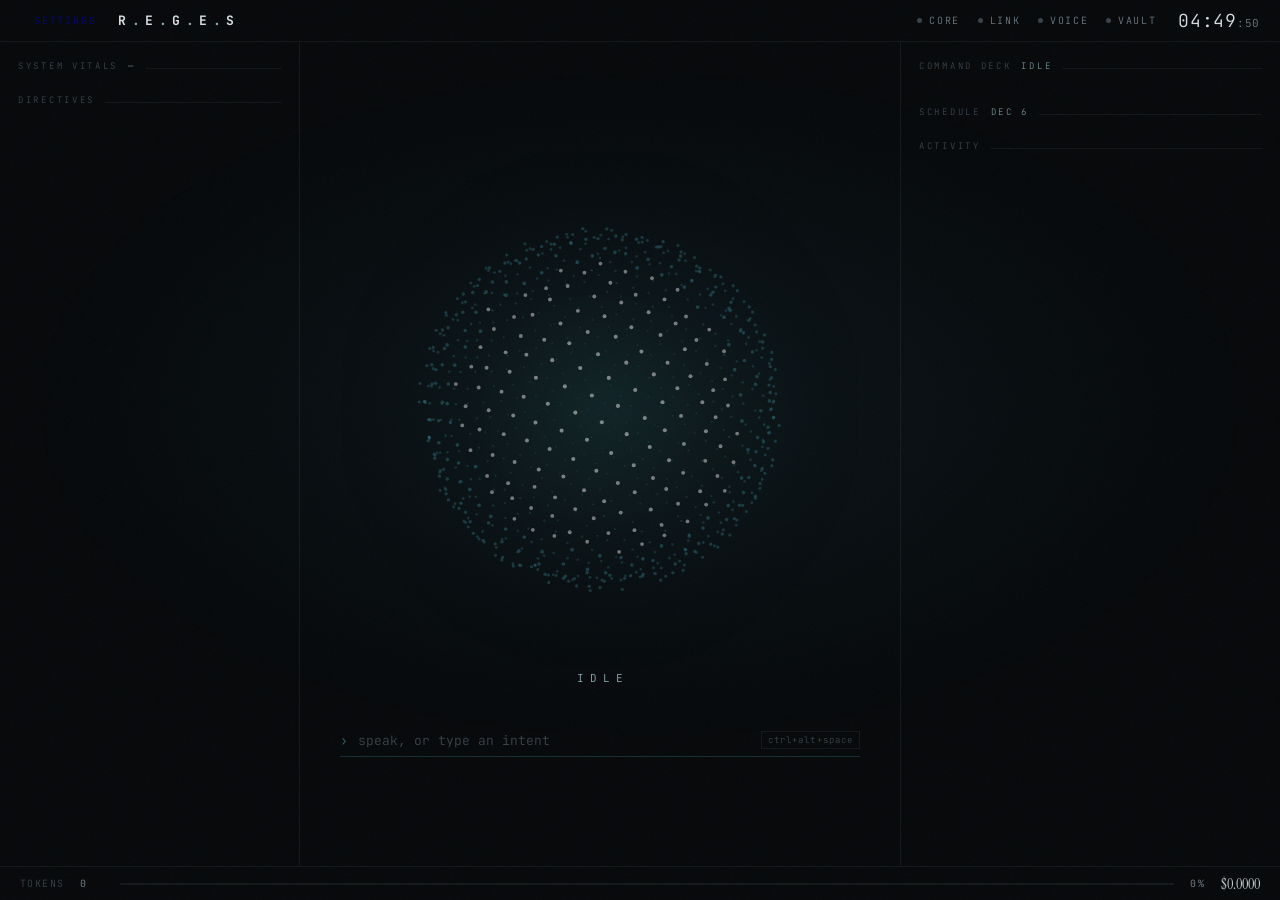
==== hud/index.html @ 22705d87 "update" ====
<!doctype html>
<html lang="en">
<head>
<meta charset="utf-8">
<meta name="viewport" content="width=device-width, initial-scale=1">
<title>REGES</title>
<link rel="stylesheet" href="styles.css">
</head>
<body>
<div class="shell">

  <header class="topbar"><a href="/settings.html" style="font-size:10px;letter-spacing:.18em;text-decoration:none;opacity:.5;margin-left:14px" title="settings">SETTINGS</a>
    <div class="wordmark">R<span>.</span>E<span>.</span>G<span>.</span>E<span>.</span>S</div>
    <nav class="pips">
      <div class="pip" id="pip-core"><i></i>core</div>
      <div class="pip" id="pip-link"><i></i>link</div>
      <div class="pip" id="pip-voice"><i></i>voice</div>
      <div class="pip" id="pip-vault"><i></i>vault</div>
    </nav>
    <div class="clock" id="clock">--:--<small id="secs">:--</small></div>
  </header>

  <aside class="rail left">
    <div class="sect">system vitals <em id="uptime">—</em></div>
    <div id="vitals"></div>

    <div class="sect">directives</div>
    <div class="log" id="directives"></div>
  </aside>

  <main class="mid">
    <canvas id="orb"></canvas>

    <div class="state-read">
      <div class="state-name" id="state-name">idle</div>
      <div class="state-label" id="state-label"></div>
    </div>

    <div class="intent">
      <span>&rsaquo;</span>
      <input id="intent" type="text" autocomplete="off" spellcheck="false"
             placeholder="speak, or type an intent">
      <kbd id="ptt-hint">ctrl+alt+space</kbd>
    </div>
  </main>

  <aside class="rail right">
    <div class="sect">command deck <em id="deck-status">idle</em></div>
    <div class="deck" id="deck"></div>

    <div class="sect">schedule <em id="today-date"></em></div>
    <div id="schedule"></div>

    <div class="sect">activity</div>
    <div class="log" id="log"></div>
  </aside>

  <footer class="gauge" id="gauge">
    <span>tokens</span>
    <b id="tok-count">0</b>
    <span class="cost" id="tok-local" title="tokens on your own hardware"></span>
    <div class="gauge-track"><div class="gauge-fill" id="gauge-fill"></div></div>
    <b id="tok-pct">0%</b>
    <span class="cost" id="tok-cost">$0.0000</span>
  </footer>

</div>
<script type="module" src="app.js"></script>
  <script src="/voice.js"></script>
</body>
</html>
---- hud/styles.css ----
/* REGES HUD — mission-control terminal.
   Every colour in the interface derives from --accent, which the state bus
   rewrites on every transition. The whole room changes temperature with the
   agent's state; nothing else needs to know about states at all. */

@import url('https://fonts.googleapis.com/css2?family=JetBrains+Mono:wght@300;400;500;700&family=Instrument+Serif:ital@0;1&display=swap');

:root {
  --bg:        #06080a;
  --bg-raise:  #0b0f13;
  --ink:       #d7dee4;
  --ink-dim:   #6d7a85;
  --ink-faint: #39434b;
  --accent:    #2f6f7a;
  --accent-ink:#8fd8e4;
  --rule:      rgba(215, 222, 228, .07);
  --rule-hot:  color-mix(in srgb, var(--accent) 38%, transparent);

  --mono: 'JetBrains Mono', 'Cascadia Mono', Consolas, monospace;
  --serif: 'Instrument Serif', Georgia, serif;

  --t-fast: 180ms cubic-bezier(.4, 0, .2, 1);
  --t-slow: 900ms cubic-bezier(.22, 1, .36, 1);
}

* { box-sizing: border-box; margin: 0; padding: 0; }

html, body {
  height: 100%;
  background: var(--bg);
  color: var(--ink);
  font-family: var(--mono);
  font-size: 13px;
  font-weight: 300;
  overflow: hidden;
  -webkit-font-smoothing: antialiased;
}

/* Atmosphere: a slow accent bloom behind everything + fine grain on top.
   Both are pointer-events:none so they never eat a click. */
body::before {
  content: '';
  position: fixed; inset: 0;
  background: radial-gradient(ellipse 70% 55% at 50% 45%,
              color-mix(in srgb, var(--accent) 13%, transparent) 0%, transparent 68%);
  transition: background var(--t-slow);
  pointer-events: none; z-index: 0;
}
body::after {
  content: '';
  position: fixed; inset: 0;
  opacity: .035; pointer-events: none; z-index: 99;
  background-image: url("data:image/svg+xml,%3Csvg xmlns='http://www.w3.org/2000/svg' width='140' height='140'%3E%3Cfilter id='n'%3E%3CfeTurbulence type='fractalNoise' baseFrequency='.85' numOctaves='3'/%3E%3C/filter%3E%3Crect width='140' height='140' filter='url(%23n)'/%3E%3C/svg%3E");
}

/* ───────────────────────── shell ───────────────────────── */

.shell {
  position: relative; z-index: 1;
  height: 100vh;
  display: grid;
  grid-template-rows: 42px 1fr 34px;
  grid-template-columns: minmax(240px, 300px) 1fr minmax(300px, 380px);
  grid-template-areas:
    "top  top  top"
    "left mid  right"
    "gauge gauge gauge";
}

/* ───────────────────────── topbar ───────────────────────── */

.topbar {
  grid-area: top;
  display: flex; align-items: center; gap: 22px;
  padding: 0 20px;
  border-bottom: 1px solid var(--rule);
}

.wordmark {
  font-weight: 700;
  font-size: 13px;
  letter-spacing: .42em;
  color: var(--ink);
}
.wordmark span { color: var(--accent-ink); transition: color var(--t-slow); }

.pips { display: flex; gap: 18px; margin-left: auto; }
.pip {
  display: flex; align-items: center; gap: 7px;
  font-size: 10px; letter-spacing: .16em; text-transform: uppercase;
  color: var(--ink-dim);
}
.pip i {
  width: 5px; height: 5px; border-radius: 50%;
  background: var(--ink-faint);
  transition: background var(--t-fast), box-shadow var(--t-fast);
}
.pip.on i {
  background: var(--accent);
  box-shadow: 0 0 9px var(--accent);
}
.clock {
  font-variant-numeric: tabular-nums;
  font-size: 18px; font-weight: 300;
  letter-spacing: .04em;
}
.clock small { font-size: 11px; color: var(--ink-dim); }

/* ───────────────────────── rails ───────────────────────── */

.rail { padding: 18px 18px 8px; overflow-y: auto; scrollbar-width: thin; }
.rail::-webkit-scrollbar { width: 4px; }
.rail::-webkit-scrollbar-thumb { background: var(--rule-hot); }
.left  { grid-area: left;  border-right: 1px solid var(--rule); }
.right { grid-area: right; border-left: 1px solid var(--rule); }

.sect {
  font-size: 9px; letter-spacing: .3em; text-transform: uppercase;
  color: var(--ink-faint);
  display: flex; align-items: baseline; gap: 10px;
  margin: 22px 0 12px;
}
.sect:first-child { margin-top: 0; }
.sect::after {
  content: ''; flex: 1; height: 1px;
  background: var(--rule);
}
.sect em { font-style: normal; color: var(--accent-ink); opacity: .8; }

/* vitals */
.vital { margin-bottom: 16px; }
.vital-head {
  display: flex; align-items: baseline; justify-content: space-between;
  font-size: 10px; letter-spacing: .14em; text-transform: uppercase;
  color: var(--ink-dim);
}
.vital-head b { color: var(--accent-ink); font-weight: 400; }
.vital-val {
  font-family: var(--serif);
  font-size: 30px; line-height: 1.05; letter-spacing: .01em;
  font-variant-numeric: tabular-nums;
  margin-top: 2px;
}
.spark { display: block; width: 100%; height: 26px; margin-top: 4px; opacity: .75; }

/* command deck */
.deck { display: grid; grid-template-columns: 1fr 1fr; gap: 1px; background: var(--rule); }
.cmd {
  background: var(--bg);
  border: 0;
  color: var(--ink-dim);
  font: inherit; font-size: 10px; letter-spacing: .13em; text-transform: uppercase;
  text-align: left;
  padding: 9px 10px;
  cursor: pointer;
  transition: color var(--t-fast), background var(--t-fast);
  position: relative;
}
.cmd::before {
  content: '·'; margin-right: 7px; color: var(--ink-faint);
  transition: color var(--t-fast);
}
.cmd:hover { color: var(--ink); background: var(--bg-raise); }
.cmd:hover::before { color: var(--accent); }
.cmd:active { background: color-mix(in srgb, var(--accent) 12%, var(--bg)); }

/* schedule */
.slot {
  display: grid; grid-template-columns: 46px 1fr;
  gap: 10px; padding: 7px 0;
  border-bottom: 1px solid var(--rule);
  font-size: 11px; line-height: 1.45;
  color: var(--ink-dim);
}
.slot time { color: var(--ink-faint); font-variant-numeric: tabular-nums; }
.slot.now { color: var(--ink); }
.slot.now time { color: var(--accent-ink); }
.slot.now::after {
  content: 'NOW';
  font-size: 8px; letter-spacing: .2em;
  color: var(--bg); background: var(--accent);
  padding: 1px 5px; align-self: start; margin-left: 6px;
}
.slot.done { color: var(--ink-faint); text-decoration: line-through; text-decoration-thickness: 1px; }

/* activity log */
.log { font-size: 11px; line-height: 1.6; }
.log-row {
  display: grid; grid-template-columns: 52px 12px 1fr; gap: 8px;
  color: var(--ink-dim);
  animation: slip 320ms cubic-bezier(.22,1,.36,1) both;
}
.log-row time { color: var(--ink-faint); font-variant-numeric: tabular-nums; }
.log-row i { font-style: normal; color: var(--accent); }
.log-row.warn i, .log-row.warn span { color: #ffab3d; }
.log-row.error i, .log-row.error span { color: #ff4d4d; }
@keyframes slip { from { opacity: 0; transform: translateX(-6px); } }

/* ───────────────────────── centre ───────────────────────── */

.mid {
  grid-area: mid;
  display: flex; flex-direction: column;
  align-items: center; justify-content: center;
  position: relative; padding: 20px;
}

#orb { display: block; max-width: 100%; }

.state-read {
  margin-top: 4px; text-align: center;
  display: flex; flex-direction: column; align-items: center; gap: 6px;
}
.state-name {
  font-size: 11px; letter-spacing: .55em; text-transform: uppercase;
  color: var(--accent-ink);
  text-indent: .55em;
  transition: color var(--t-slow);
}
.state-label {
  font-family: var(--serif); font-style: italic;
  font-size: 17px; color: var(--ink-dim);
  min-height: 22px;
}
.directive {
  position: absolute; bottom: 14px; left: 50%; transform: translateX(-50%);
  text-align: center;
}
.directive .k {
  font-size: 9px; letter-spacing: .3em; text-transform: uppercase; color: var(--ink-faint);
}
.directive .v {
  font-family: var(--serif); font-size: 42px; line-height: 1;
  font-variant-numeric: tabular-nums;
  letter-spacing: .02em;
}
.directive .v small { font-size: 12px; color: var(--ink-faint); letter-spacing: .2em; }

/* intent input */
.intent {
  width: min(520px, 100%);
  margin-top: 18px;
  display: flex; align-items: center; gap: 10px;
  border-bottom: 1px solid var(--rule-hot);
  padding-bottom: 7px;
}
.intent span { color: var(--accent); }
.intent input {
  flex: 1; background: none; border: 0; outline: 0;
  color: var(--ink); font: inherit; font-size: 13px;
}
.intent input::placeholder { color: var(--ink-faint); }
.intent kbd {
  font: inherit; font-size: 9px; letter-spacing: .12em;
  color: var(--ink-faint); border: 1px solid var(--rule);
  padding: 2px 6px;
}

/* ───────────────────────── token gauge ───────────────────────── */

.gauge {
  grid-area: gauge;
  border-top: 1px solid var(--rule);
  display: flex; align-items: center; gap: 16px;
  padding: 0 20px;
  font-size: 10px; letter-spacing: .14em; text-transform: uppercase;
  color: var(--ink-faint);
  position: relative;
}
.gauge-track {
  flex: 1; height: 2px; background: var(--rule); position: relative; overflow: hidden;
}
.gauge-fill {
  position: absolute; inset: 0 auto 0 0; width: 0;
  background: var(--accent);
  box-shadow: 0 0 10px var(--accent);
  transition: width 600ms cubic-bezier(.22,1,.36,1), background var(--t-fast);
}
.gauge.warn .gauge-fill { background: #ffab3d; box-shadow: 0 0 10px #ffab3d; }
.gauge.over .gauge-fill { background: #ff4d4d; box-shadow: 0 0 10px #ff4d4d; }
.gauge b { color: var(--ink-dim); font-weight: 400; font-variant-numeric: tabular-nums; }
.gauge .cost { font-family: var(--serif); font-size: 14px; color: var(--ink); letter-spacing: 0; }

/* ───────────────────────── responsive ───────────────────────── */

@media (max-width: 1100px) {
  .shell { grid-template-columns: 1fr; grid-template-rows: 42px 1fr auto 34px;
           grid-template-areas: "top" "mid" "right" "gauge"; }
  .left { display: none; }
}

@media (prefers-reduced-motion: reduce) {
  * { animation: none !important; transition-duration: 1ms !important; }
}
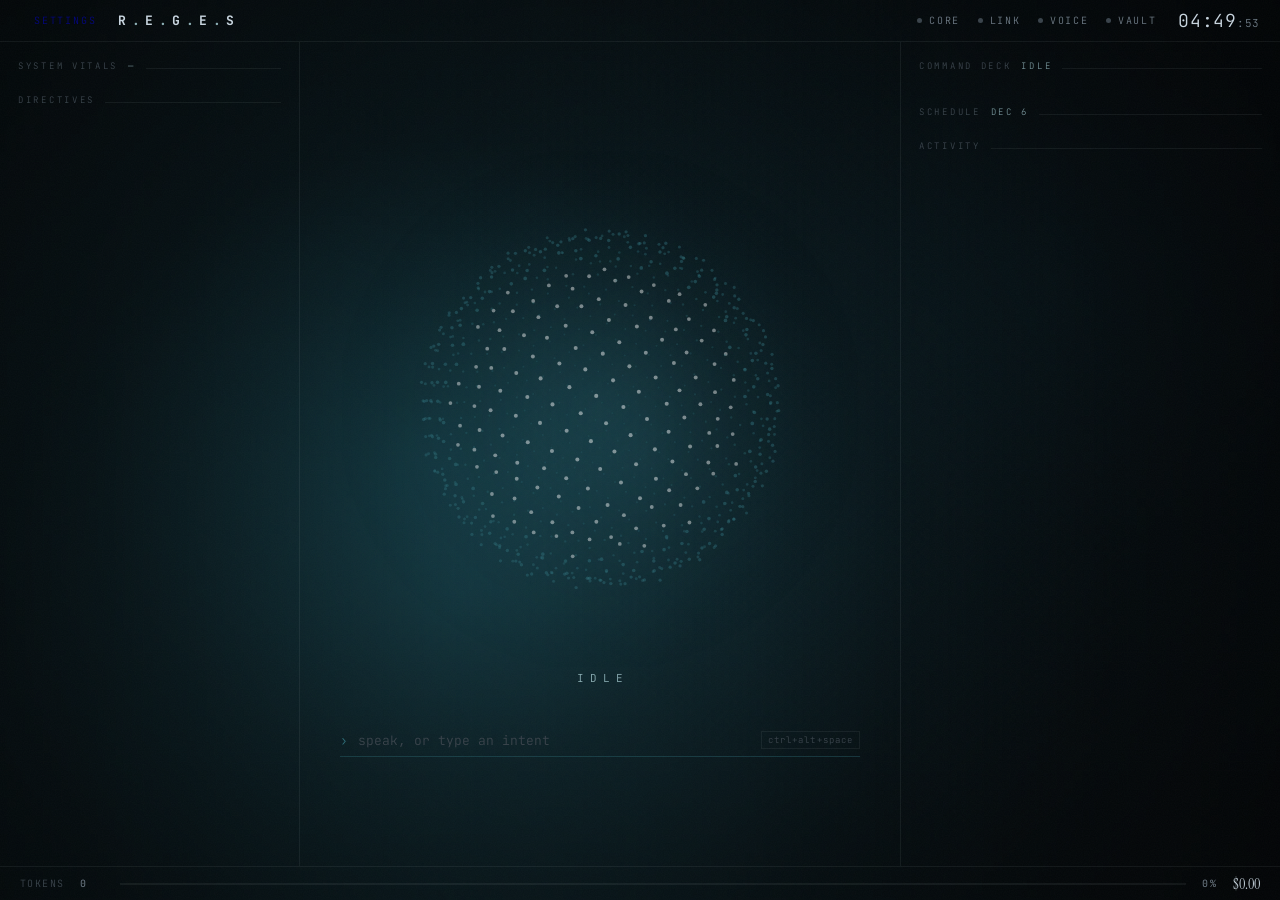
==== commit e096f1f8: "auto installer and deploy" ====
--- a/hud/index.html
+++ b/hud/index.html
@@ -36,6 +36,8 @@
       <div class="state-label" id="state-label"></div>
     </div>
 
+    <div class="convo" id="convo"></div>
+
     <div class="intent">
       <span>&rsaquo;</span>
       <input id="intent" type="text" autocomplete="off" spellcheck="false"
@@ -61,8 +63,10 @@
     <span class="cost" id="tok-local" title="tokens on your own hardware"></span>
     <div class="gauge-track"><div class="gauge-fill" id="gauge-fill"></div></div>
     <b id="tok-pct">0%</b>
-    <span class="cost" id="tok-cost">$0.0000</span>
+    <span class="cost" id="tok-cost" title="click for the per-model breakdown">$0.00</span>
   </footer>
+  <div id="spend" class="spend"></div>
+  
 
 </div>
 <script type="module" src="app.js"></script>
--- a/hud/styles.css
+++ b/hud/styles.css
@@ -292,3 +292,63 @@
 @media (prefers-reduced-motion: reduce) {
   * { animation: none !important; transition-duration: 1ms !important; }
 }
+
+
+/* ───────────────────────── conversation ───────────────────────── */
+/* The agent used to answer into the void: the reply went to the vault and a
+   log line, never to the screen. This is where it lands now. */
+
+.convo {
+  width: min(760px, 76%);
+  margin: 0 auto 14px;
+  max-height: 34vh;
+  overflow-y: auto;
+  overflow-x: hidden;
+  display: flex;
+  flex-direction: column;
+  gap: 10px;
+  padding: 2px 4px;
+  scrollbar-width: thin;
+  scrollbar-color: #223040 transparent;
+}
+.convo:empty { display: none; }
+.convo::-webkit-scrollbar { width: 5px; }
+.convo::-webkit-scrollbar-thumb { background: #223040; border-radius: 3px; }
+
+.turn { display: flex; gap: 10px; align-items: baseline; line-height: 1.65; }
+.turn .who {
+  flex: 0 0 auto; font-size: 9px; letter-spacing: .2em; opacity: .4;
+  padding-top: 3px; min-width: 46px; text-transform: uppercase;
+}
+.turn .said {
+  flex: 1 1 auto; font-size: 13px; white-space: pre-wrap; word-break: break-word;
+}
+.turn.user .said { opacity: .62; }
+.turn.reges .said { color: var(--ink); }
+.turn.reges .who { color: var(--accent); opacity: .75; }
+.turn.pending .said { opacity: .35; font-style: italic; }
+
+
+/* ───────────────────────── spend breakdown ───────────────────────── */
+
+.spend {
+  position: fixed; right: 18px; bottom: 44px; z-index: 40;
+  background: #080c11; border: 1px solid #1c2430; border-radius: 3px;
+  padding: 12px 14px; min-width: 330px; display: none;
+  font-size: 11px; line-height: 1.9;
+}
+.spend.on { display: block; }
+.spend h4 {
+  margin: 0 0 8px; font-size: 9px; letter-spacing: .24em; opacity: .45;
+  font-weight: 500; text-transform: uppercase;
+}
+.spend .r { display: flex; justify-content: space-between; gap: 16px; }
+.spend .r .m { opacity: .8; }
+.spend .r .v { opacity: .55; font-variant-numeric: tabular-nums; }
+.spend .r.free .v { color: #3ddc84; opacity: .8; }
+.spend .r.est .v { color: #ffab3d; opacity: .85; }
+.spend .tot {
+  margin-top: 8px; padding-top: 8px; border-top: 1px solid #1c2430;
+  display: flex; justify-content: space-between; font-size: 12px;
+}
+.spend .why { margin-top: 8px; opacity: .4; font-size: 10px; line-height: 1.6; }
